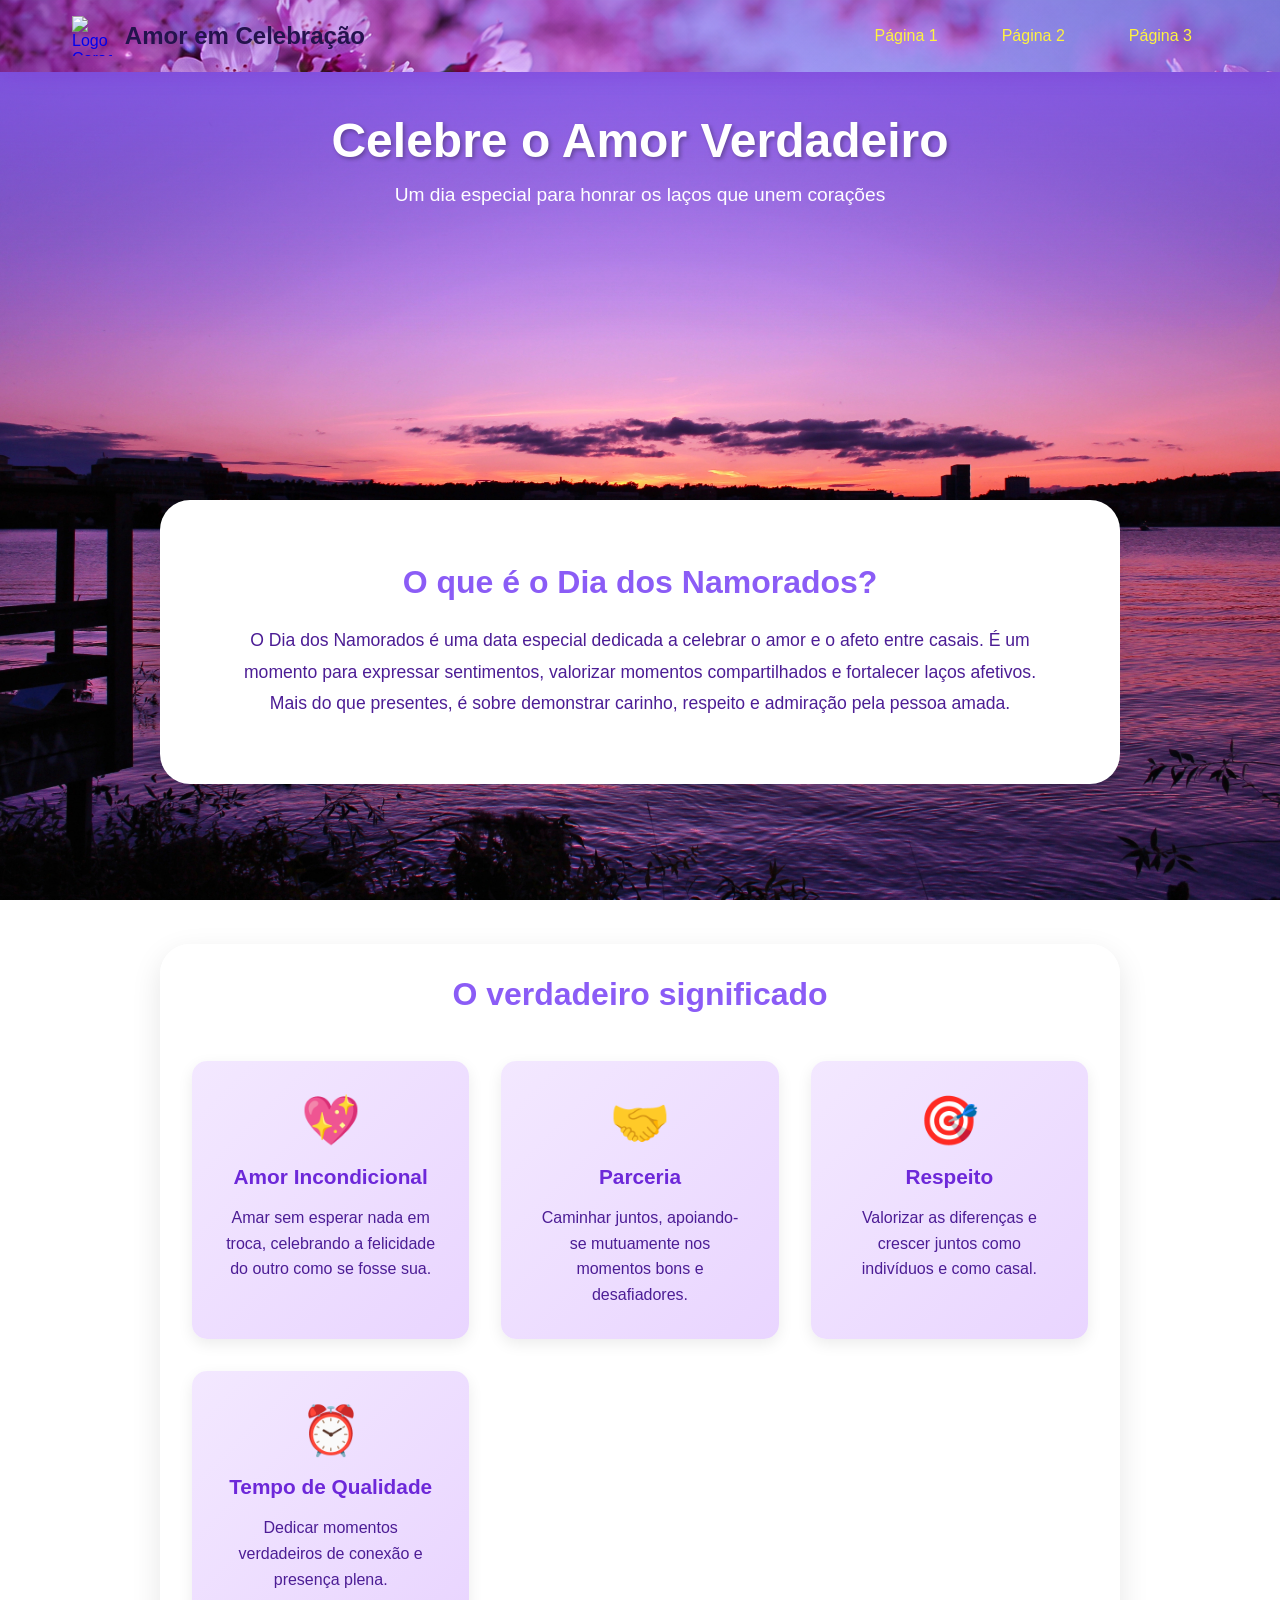
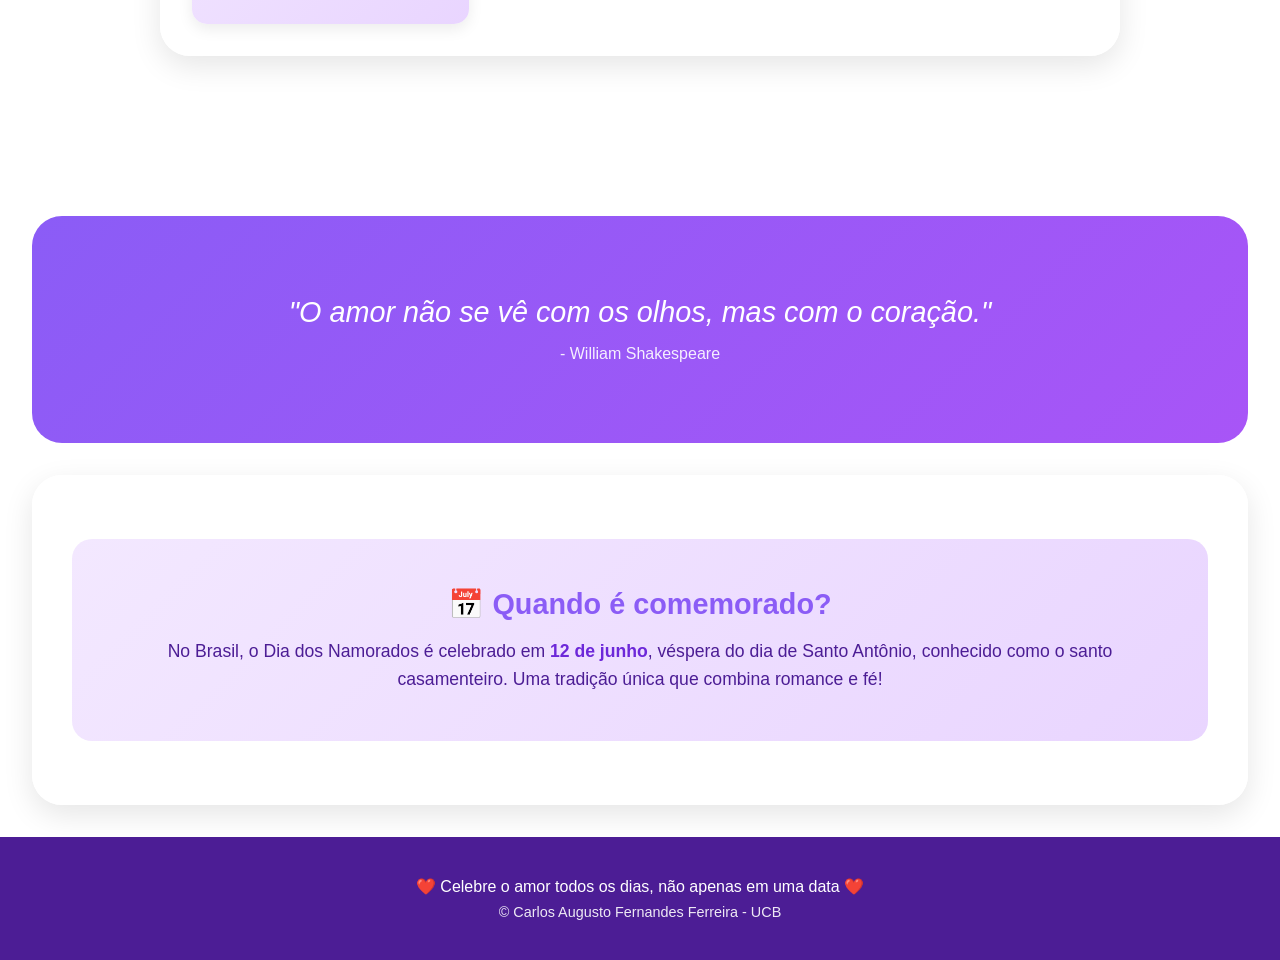
==== index.html @ 07dcaab2 "Add files via upload" ====
<!DOCTYPE html>
<html lang="pt-br">
<head>
    <meta charset="UTF-8">
    <meta name="viewport" content="width=device-width, initial-scale=1.0">
    <title>Dia dos Namorados</title>
    <link rel="stylesheet" href="style.css">
</head>
<body>
    <nav class="navbar">
    <div class="nav-container">
        <a href="index.html" class="logo">
            <img src="https://cdn-icons-png.flaticon.com/512/2589/2589175.png" alt="Logo Coração" class="logo-img">
            <span class="logo-text">Amor em Celebração</span>
        </a>
        <ul class="nav-links">
            <li><a href="index.html">Página 1</a></li>
                <li><a href="pagina2.html">Página 2</a></li>
                <li><a href="pagina3.html">Página 3</a></li>
        </ul>
    </div>
</nav>

    <main>
        <section class="hero">
            <div class="hero-content">
                <h2>Celebre o Amor Verdadeiro</h2>
                <p>Um dia especial para honrar os laços que unem corações</p>
            </div>
        </section>

        <section class="intro">
            <div class="container">
                <div class="intro-text">
                    <h3>O que é o Dia dos Namorados?</h3>
                    <p>O Dia dos Namorados é uma data especial dedicada a celebrar o amor e o afeto entre casais. É um momento para expressar sentimentos, valorizar momentos compartilhados e fortalecer laços afetivos. Mais do que presentes, é sobre demonstrar carinho, respeito e admiração pela pessoa amada.</p>
                </div>
            </div>
        </section>

        <section class="significados">
            <div class="container">
                <h3>O verdadeiro significado</h3>
                <div class="significados-grid">
                    <div class="significado-card">
                        <div class="significado-icon">💖</div>
                        <h4>Amor Incondicional</h4>
                        <p>Amar sem esperar nada em troca, celebrando a felicidade do outro como se fosse sua.</p>
                    </div>
                    <div class="significado-card">
                        <div class="significado-icon">🤝</div>
                        <h4>Parceria</h4>
                        <p>Caminhar juntos, apoiando-se mutuamente nos momentos bons e desafiadores.</p>
                    </div>
                    <div class="significado-card">
                        <div class="significado-icon">🎯</div>
                        <h4>Respeito</h4>
                        <p>Valorizar as diferenças e crescer juntos como indivíduos e como casal.</p>
                    </div>
                    <div class="significado-card">
                        <div class="significado-icon">⏰</div>
                        <h4>Tempo de Qualidade</h4>
                        <p>Dedicar momentos verdadeiros de conexão e presença plena.</p>
                    </div>
                </div>
            </div>
        </section>

        <section class="quote-destaque">
            <div class="container">
                <div class="quote-box">
                    <p>"O amor não se vê com os olhos, mas com o coração."</p>
                    <span>- William Shakespeare</span>
                </div>
            </div>
        </section>

        <section class="date-info">
            <div class="container">
                <div class="date-card">
                    <h3>📅 Quando é comemorado?</h3>
                    <p>No Brasil, o Dia dos Namorados é celebrado em <strong>12 de junho</strong>, véspera do dia de Santo Antônio, conhecido como o santo casamenteiro. Uma tradição única que combina romance e fé!</p>
                </div>
            </div>
        </section>
    </main>

    <footer>
        <div class="footer-content">
            <p>❤️ Celebre o amor todos os dias, não apenas em uma data ❤️</p>
            <p class="footer-note">&copy; Carlos Augusto Fernandes Ferreira - UCB</p>
        </div>
    </footer>
</body>
</html>
---- style.css ----
@import url('https://fonts.googleapis.com/css2?family=Great+Vibes&display=swap');
* {
    margin: 0;
    padding: 0;
    box-sizing: border-box;
}

body {
    font-family: 'Segoe UI', 'Tahoma', 'Geneva', 'Verdana', sans-serif;
    /* IMAGEM DE FUNDO FIXA - Troque a URL abaixo pela sua imagem */
    background-image: url(mar.webp);
    background-attachment: fixed;
    background-position: center;
    background-repeat: no-repeat;
    background-size: cover;
    position: relative;
}

/* Overlay para escurecer o fundo e melhorar legibilidade */
body::before {
    content: '';
    position: fixed;
    top: 0;
    left: 0;
    width: 100%;
    height: 100%;
    z-index: -1;
}

/* Navbar */
.navbar {
    background-image: url(chat3.webp);
    box-shadow: 0 2px 20px rgba(106, 13, 173, 0.2);
    position: fixed;
    width: 100%;
    top: 0;
    z-index: 1000;
    backdrop-filter: blur(10px);
}

.nav-container {
    max-width: 1200px;
    margin: 0 auto;
    padding: 1rem 2rem;
    display: flex;
    justify-content: space-between;
    align-items: center;
}

.logo {
    display: flex;
    align-items: center;
    gap: 0.8rem;
    text-decoration: none;
    transition: all 0.3s ease;
}

.logo:hover {
    transform: scale(1.05);
}

.logo-img {
    width: 40px;
    height: 40px;
    object-fit: contain;
    transition: all 0.3s ease;
}

.logo:hover .logo-img {
    animation: heartbeat 0.6s ease-in-out;
}

.logo-text {
    color: #24134d;
    font-size: 1.5rem;
    font-weight: bold;
    font-family: 'Segoe UI', Tahoma, Geneva, Verdana, sans-serif
}

/* Animação do coração batendo */
@keyframes heartbeat {
    0% {
        transform: scale(1);
    }
    50% {
        transform: scale(1.2);
    }
    100% {
        transform: scale(1);
    }
}

/* Versão responsiva para mobile */
@media (max-width: 768px) {
    .logo-img {
        width: 30px;
        height: 30px;
    }
    
    .logo-text {
        font-size: 1.1rem;
    }
}

.nav-links {
    display: flex;
    list-style: none;
    gap: 2rem;
}

.nav-links a {
    text-decoration: none;
    color: #FFF340;
    font-weight: 500;
    transition: all 0.3s;
    padding: 0.5rem 1rem;
    border-radius: 25px;
}

.nav-links a:hover {
    color: #A855F7;
    background: #F3E8FF;
}

/* Container */
.container {
    max-width: 1200px;
    margin: 0 auto;
    padding: 0 2rem;
}

/* Hero Section */
.hero {
    background: linear-gradient( rgba(139, 92, 246, 0.9), rgba(168, 85, 247, 0.01));
    height: 330px;
    display: flex;
    align-items: center;
    justify-content: center;
    text-align: center;
    margin-top: 10px;
    border-radius: 0 0 80px 0px;
}

.hero-content {
    color: white;
    animation: fadeInUp 1s ease;
}

.hero-content h2 {
    font-size: 3rem;
    margin-bottom: 1rem;
    text-shadow: 2px 2px 4px rgba(0,0,0,0.3);
}

.hero-content p {
    font-size: 1.2rem;
    margin-bottom: 2rem;
}

.btn-primary {
    background: white;
    color: #8B5CF6;
    padding: 1rem 2rem;
    border: none;
    border-radius: 50px;
    font-size: 1.1rem;
    cursor: pointer;
    transition: all 0.3s;
    text-decoration: none;
    display: inline-block;
    font-weight: bold;
    box-shadow: 0 4px 15px rgba(0,0,0,0.2);
}

.btn-primary:hover {
    transform: translateY(-3px);
    box-shadow: 0 6px 20px rgba(0,0,0,0.3);
    background: #F3E8FF;
    color: #6D28D9;
}

/* Intro Section */
.intro {
    padding: 4rem 0;
    background: white;
    border-radius: 30px;
    margin: 10rem;
    box-shadow: 0 10px 30px rgba(0,0,0,0.1);
}

.intro-text {
    text-align: center;
    max-width: 800px;
    margin: 0 auto;
}

.intro-text h3 {
    color: #8B5CF6;
    font-size: 2rem;
    margin-bottom: 1.5rem;
}

.intro-text p {
    font-size: 1.1rem;
    line-height: 1.8;
    color: #4C1D95;
}

/* Significados */
.significados {
    padding: 2rem 0;
    background: rgba(255, 255, 255, 0.95);
    margin: 10rem;
    border-radius: 30px;
    box-shadow: 0 10px 30px rgba(0,0,0,0.1);
}

.significados h3 {
    text-align: center;
    color: #8B5CF6;
    font-size: 2rem;
    margin-bottom: 3rem;
}

.significados-grid {
    display: grid;
    grid-template-columns: repeat(auto-fit, minmax(250px, 1fr));
    gap: 2rem;
}

.significado-card {
    text-align: center;
    padding: 2rem;
    background: linear-gradient(135deg, #F3E8FF, #E9D5FF);
    border-radius: 15px;
    transition: all 0.3s;
    box-shadow: 0 5px 15px rgba(0,0,0,0.08);
}

.significado-card:hover {
    transform: translateY(-5px);
    box-shadow: 0 8px 25px rgba(139, 92, 246, 0.3);
}

.significado-icon {
    font-size: 3rem;
    margin-bottom: 1rem;
}

.significado-card h4 {
    color: #6D28D9;
    margin-bottom: 1rem;
    font-size: 1.3rem;
}

.significado-card p {
    color: #4C1D95;
    line-height: 1.6;
}

/* Quote Destaque */
.quote-destaque {
    padding: 4rem 0;
    background: linear-gradient(135deg, #8B5CF6, #A855F7);
    margin: 2rem;
    border-radius: 30px;
}

.quote-box {
    text-align: center;
    color: white;
    padding: 1rem;
}

.quote-box p {
    font-size: 1.8rem;
    font-style: italic;
    margin-bottom: 1rem;
}

.quote-box span {
    font-size: 1rem;
    opacity: 0.9;
}

/* Date Info */
.date-info {
    padding: 4rem 0;
    background: rgba(255, 255, 255, 0.95);
    margin: 2rem;
    border-radius: 30px;
    box-shadow: 0 10px 30px rgba(0,0,0,0.1);
}

.date-card {
    background: linear-gradient(135deg, #F3E8FF, #E9D5FF);
    padding: 3rem;
    border-radius: 20px;
    text-align: center;
}

.date-card h3 {
    color: #8B5CF6;
    font-size: 1.8rem;
    margin-bottom: 1rem;
}

.date-card p {
    font-size: 1.1rem;
    color: #4C1D95;
    line-height: 1.6;
}

.date-card strong {
    color: #6D28D9;
}

/* Page Header */
.page-header {
    background: linear-gradient(135deg, #8B5CF6, #A855F7);
    color: white;
    text-align: center;
    padding: 100px 0 60px;
    margin-top: 70px;
}

.page-header h2 {
    font-size: 2.5rem;
    margin-bottom: 1rem;
}

/* History Timeline */
.history-content {
    padding: 4rem 0;
}

.history-timeline {
    max-width: 800px;
    margin: 0 auto 4rem;
    background: rgba(255, 255, 255, 0.95);
    padding: 2rem;
    border-radius: 30px;
    box-shadow: 0 10px 30px rgba(0,0,0,0.1);
}

.timeline-item {
    display: flex;
    margin-bottom: 3rem;
    gap: 2rem;
}

.timeline-year {
    min-width: 150px;
    font-weight: bold;
    color: #8B5CF6;
    font-size: 1.2rem;
}

.timeline-text h3 {
    color: #6D28D9;
    margin-bottom: 0.5rem;
}

.timeline-text p {
    color: #4C1D95;
    line-height: 1.6;
}

/* Curiosidades */
.curiosidades {
    background: rgba(255, 255, 255, 0.95);
    padding: 3rem;
    border-radius: 30px;
    margin-top: 3rem;
    box-shadow: 0 10px 30px rgba(0,0,0,0.1);
}

.curiosidades h3 {
    text-align: center;
    color: #8B5CF6;
    font-size: 1.8rem;
    margin-bottom: 2rem;
}

.curiosidades-grid {
    display: grid;
    grid-template-columns: repeat(auto-fit, minmax(300px, 1fr));
    gap: 2rem;
}

.curiosidade {
    background: linear-gradient(135deg, #F3E8FF, #E9D5FF);
    padding: 1.5rem;
    border-radius: 15px;
}

.curiosidade h4 {
    color: #6D28D9;
    margin-bottom: 1rem;
}

.curiosidade p {
    color: #4C1D95;
}

/* Ideias Grid */
.ideias {
    padding: 4rem 0;
}

.ideias-grid {
    display: grid;
    grid-template-columns: repeat(auto-fit, minmax(300px, 1fr));
    gap: 2rem;
}

.ideia-card {
    background: rgba(255, 255, 255, 0.95);
    padding: 2rem;
    border-radius: 15px;
    text-align: center;
    transition: all 0.3s;
    box-shadow: 0 5px 15px rgba(0,0,0,0.1);
}

.ideia-card:hover {
    transform: translateY(-5px);
    box-shadow: 0 8px 25px rgba(139, 92, 246, 0.3);
    background: white;
}

.ideia-icon {
    font-size: 3rem;
    margin-bottom: 1rem;
}

.ideia-card h3 {
    color: #8B5CF6;
    margin-bottom: 1rem;
}

.ideia-card p {
    color: #4C1D95;
    line-height: 1.6;
}

/* Mensagens Românticas */
.mensagens-romanticas {
    padding: 4rem 0;
    background: rgba(255, 255, 255, 0.95);
    margin: 2rem;
    border-radius: 30px;
    box-shadow: 0 10px 30px rgba(0,0,0,0.1);
}

.mensagens-romanticas h3 {
    text-align: center;
    color: #8B5CF6;
    font-size: 2rem;
    margin-bottom: 3rem;
}

.mensagens-grid {
    display: grid;
    grid-template-columns: repeat(auto-fit, minmax(350px, 1fr));
    gap: 1.5rem;
}

.mensagem {
    background: linear-gradient(135deg, #F3E8FF, #E9D5FF);
    padding: 1.5rem;
    border-radius: 15px;
    border-left: 4px solid #8B5CF6;
    transition: all 0.3s;
}

.mensagem:hover {
    transform: translateX(5px);
}

.mensagem p {
    font-size: 1rem;
    line-height: 1.6;
    color: #4C1D95;
    font-style: italic;
}

/* Dicas */
.dicas {
    padding: 4rem 0;
}

.dicas-box {
    background: linear-gradient(135deg, #8B5CF6, #A855F7);
    padding: 3rem;
    border-radius: 30px;
    text-align: center;
    color: white;
    margin: 2rem;
    box-shadow: 0 10px 30px rgba(0,0,0,0.2);
}

.dicas-box h3 {
    font-size: 1.8rem;
    margin-bottom: 1rem;
}

.dicas-box p {
    font-size: 1.1rem;
    line-height: 1.6;
    max-width: 600px;
    margin: 0 auto 1.5rem;
}

.heart-decor {
    font-size: 2rem;
    animation: heartbeat 1.5s infinite;
}

/* Footer */
footer {
    background: #4C1D95;
    color: white;
    padding: 2rem;
    text-align: center;
    margin-top: 2rem;
}

.footer-content p {
    margin: 0.5rem 0;
}

.footer-note {
    font-size: 0.9rem;
    opacity: 0.9;
}

/* Animações */
@keyframes fadeInUp {
    from {
        opacity: 0;
        transform: translateY(30px);
    }
    to {
        opacity: 1;
        transform: translateY(0);
    }
}

@keyframes heartbeat {
    0%, 100% {
        transform: scale(1);
    }
    50% {
        transform: scale(1.1);
    }
}

/* Responsividade */
@media (max-width: 768px) {
    .nav-container {
        flex-direction: column;
        gap: 1rem;
    }
    
    .hero-content h2 {
        font-size: 2rem;
    }
    
    .timeline-item {
        flex-direction: column;
        gap: 0.5rem;
    }
    
    .timeline-year {
        min-width: auto;
    }
    
    .quote-box p {
        font-size: 1.2rem;
    }
    
    .significados-grid,
    .ideias-grid,
    .mensagens-grid,
    .curiosidades-grid {
        grid-template-columns: 1fr;
    }
    
    .container {
        padding: 0 1rem;
    }
    
    .date-card {
        padding: 1.5rem;
    }
    
    .intro,
    .significados,
    .quote-destaque,
    .date-info,
    .mensagens-romanticas,
    .dicas-box {
        margin: 1rem;
    }
}
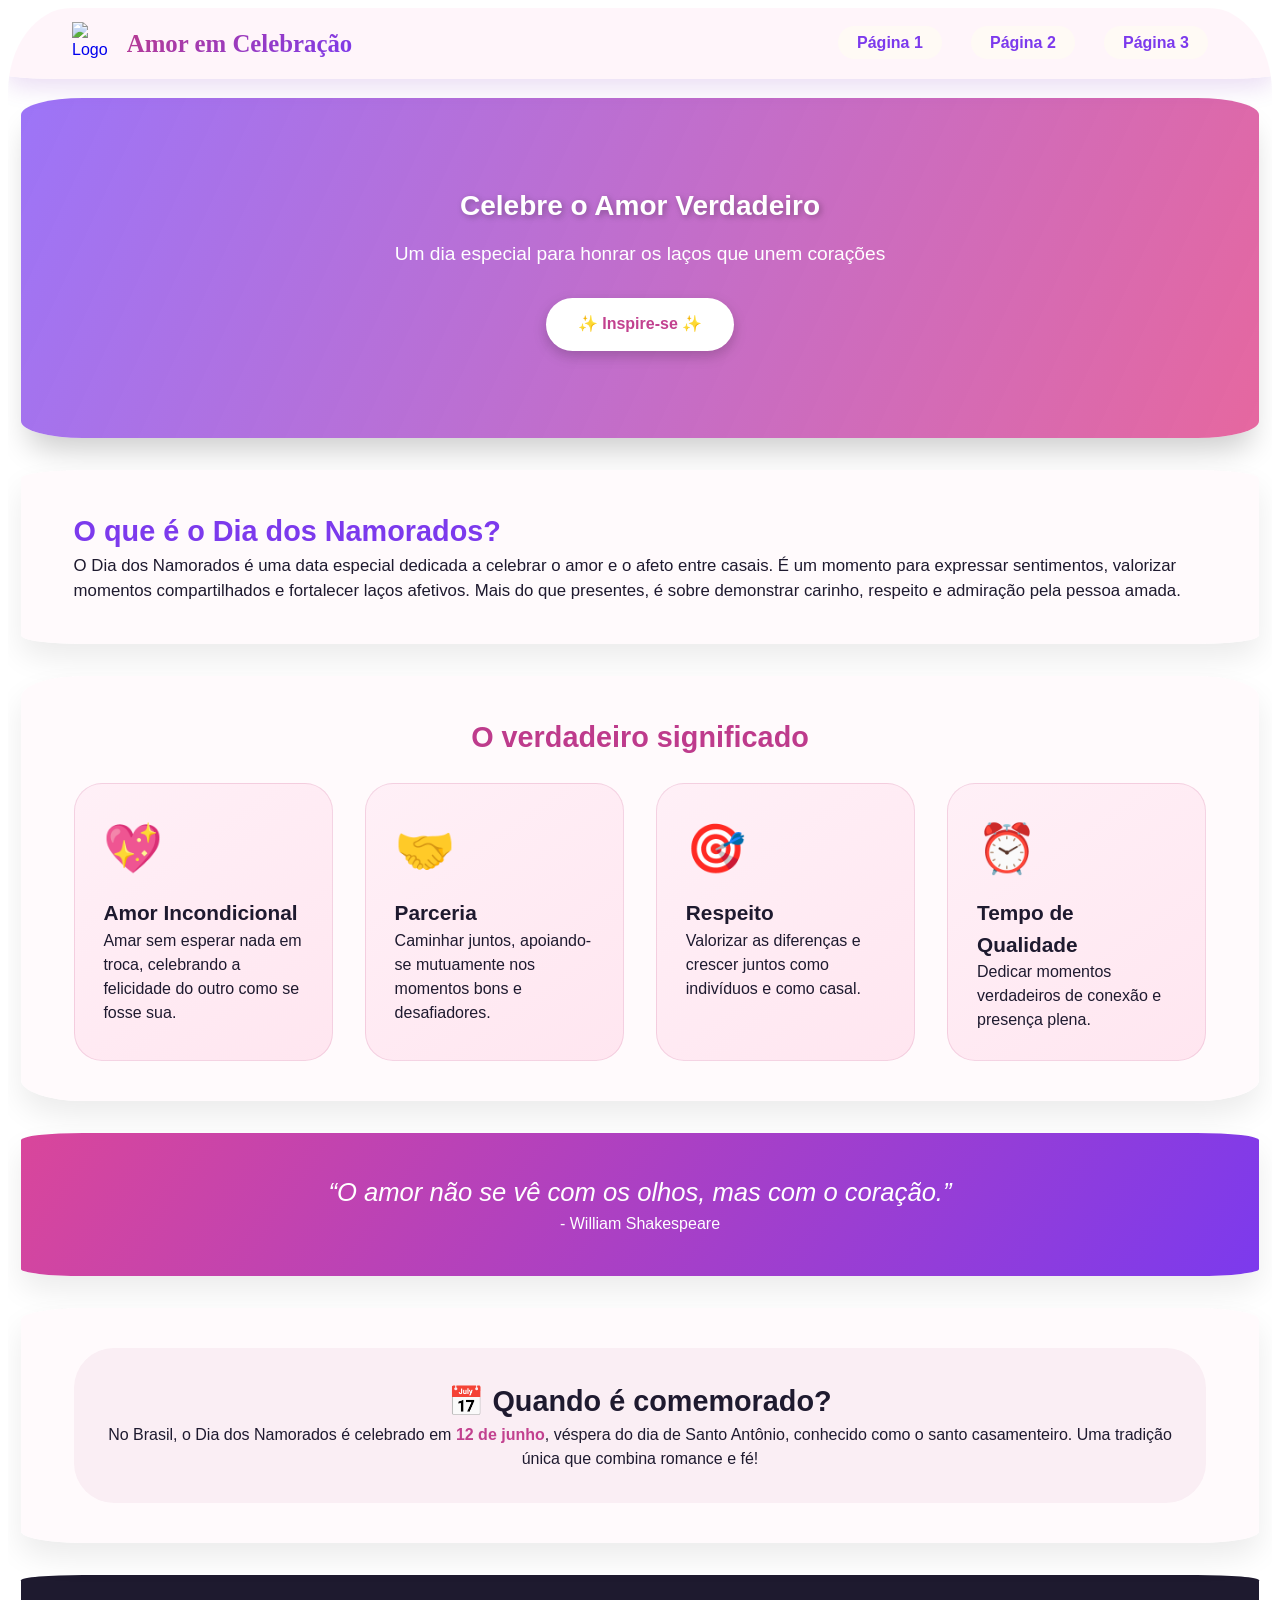
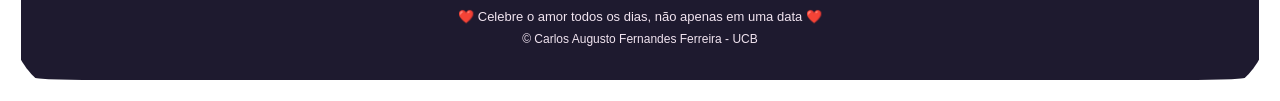
==== commit b864e6c3: "Update index.html" ====
--- a/index.html
+++ b/index.html
@@ -2,94 +2,86 @@
 <html lang="pt-br">
 <head>
     <meta charset="UTF-8">
-    <meta name="viewport" content="width=device-width, initial-scale=1.0">
-    <title>Dia dos Namorados</title>
+    <meta name="viewport" content="width=device-width, initial-scale=1.0, user-scalable=yes">
+    <title>Amor em Celebração | Dia dos Namorados</title>
     <link rel="stylesheet" href="style.css">
 </head>
 <body>
-    <nav class="navbar">
-    <div class="nav-container">
-        <a href="index.html" class="logo">
-            <img src="https://cdn-icons-png.flaticon.com/512/2589/2589175.png" alt="Logo Coração" class="logo-img">
-            <span class="logo-text">Amor em Celebração</span>
-        </a>
-        <ul class="nav-links">
-            <li><a href="index.html">Página 1</a></li>
-                <li><a href="pagina2.html">Página 2</a></li>
-                <li><a href="pagina3.html">Página 3</a></li>
-        </ul>
-    </div>
-</nav>
+<div class="page-wrapper">
+    <div class="bordered-content">
+        <!-- NAVBAR -->
+        <nav class="navbar">
+            <div class="nav-container">
+                <a href="index.html" class="logo">
+                    <img src="https://cdn-icons-png.flaticon.com/512/2589/2589175.png" alt="Logo Coração" class="logo-img">
+                    <span class="logo-text">Amor em Celebração</span>
+                </a>
+                <ul class="nav-links">
+                    <li><a href="index.html">Página 1</a></li>
+                    <li><a href="pagina2.html">Página 2</a></li>
+                    <li><a href="pagina3.html">Página 3</a></li>
+                </ul>
+            </div>
+        </nav>
 
-    <main>
-        <section class="hero">
-            <div class="hero-content">
-                <h2>Celebre o Amor Verdadeiro</h2>
-                <p>Um dia especial para honrar os laços que unem corações</p>
-            </div>
-        </section>
+        <main id="main-index">
+            <section class="hero">
+                <div class="hero-content">
+                    <h2>Celebre o Amor Verdadeiro</h2>
+                    <p>Um dia especial para honrar os laços que unem corações</p>
+                    <a href="pagina3.html" class="btn-primary">✨ Inspire-se ✨</a>
+                </div>
+            </section>
 
-        <section class="intro">
-            <div class="container">
-                <div class="intro-text">
-                    <h3>O que é o Dia dos Namorados?</h3>
-                    <p>O Dia dos Namorados é uma data especial dedicada a celebrar o amor e o afeto entre casais. É um momento para expressar sentimentos, valorizar momentos compartilhados e fortalecer laços afetivos. Mais do que presentes, é sobre demonstrar carinho, respeito e admiração pela pessoa amada.</p>
-                </div>
-            </div>
-        </section>
-
-        <section class="significados">
-            <div class="container">
-                <h3>O verdadeiro significado</h3>
-                <div class="significados-grid">
-                    <div class="significado-card">
-                        <div class="significado-icon">💖</div>
-                        <h4>Amor Incondicional</h4>
-                        <p>Amar sem esperar nada em troca, celebrando a felicidade do outro como se fosse sua.</p>
-                    </div>
-                    <div class="significado-card">
-                        <div class="significado-icon">🤝</div>
-                        <h4>Parceria</h4>
-                        <p>Caminhar juntos, apoiando-se mutuamente nos momentos bons e desafiadores.</p>
-                    </div>
-                    <div class="significado-card">
-                        <div class="significado-icon">🎯</div>
-                        <h4>Respeito</h4>
-                        <p>Valorizar as diferenças e crescer juntos como indivíduos e como casal.</p>
-                    </div>
-                    <div class="significado-card">
-                        <div class="significado-icon">⏰</div>
-                        <h4>Tempo de Qualidade</h4>
-                        <p>Dedicar momentos verdadeiros de conexão e presença plena.</p>
+            <section class="intro">
+                <div class="container">
+                    <div class="intro-text">
+                        <h3 style="color:#7c3aed;">O que é o Dia dos Namorados?</h3>
+                        <p style="font-size:1.05rem;">O Dia dos Namorados é uma data especial dedicada a celebrar o amor e o afeto entre casais. É um momento para expressar sentimentos, valorizar momentos compartilhados e fortalecer laços afetivos. Mais do que presentes, é sobre demonstrar carinho, respeito e admiração pela pessoa amada.</p>
                     </div>
                 </div>
+            </section>
+
+            <section class="significados">
+                <div class="container">
+                    <h3 style="text-align:center; color:#be3b8c;">O verdadeiro significado</h3>
+                    <div class="significados-grid">
+                        <div class="significado-card"><div class="significado-icon">💖</div><h4>Amor Incondicional</h4><p>Amar sem esperar nada em troca, celebrando a felicidade do outro como se fosse sua.</p></div>
+                        <div class="significado-card"><div class="significado-icon">🤝</div><h4>Parceria</h4><p>Caminhar juntos, apoiando-se mutuamente nos momentos bons e desafiadores.</p></div>
+                        <div class="significado-card"><div class="significado-icon">🎯</div><h4>Respeito</h4><p>Valorizar as diferenças e crescer juntos como indivíduos e como casal.</p></div>
+                        <div class="significado-card"><div class="significado-icon">⏰</div><h4>Tempo de Qualidade</h4><p>Dedicar momentos verdadeiros de conexão e presença plena.</p></div>
+                    </div>
+                </div>
+            </section>
+
+            <section class="quote-destaque">
+                <div class="container">
+                    <div class="quote-box" style="text-align:center">
+                        <p>“O amor não se vê com os olhos, mas com o coração.”</p>
+                        <span>- William Shakespeare</span>
+                    </div>
+                </div>
+            </section>
+
+            <section class="date-info">
+                <div class="container">
+                    <div class="date-card">
+                        <h3>📅 Quando é comemorado?</h3>
+                        <p>No Brasil, o Dia dos Namorados é celebrado em <strong>12 de junho</strong>, véspera do dia de Santo Antônio, conhecido como o santo casamenteiro. Uma tradição única que combina romance e fé!</p>
+                    </div>
+                </div>
+            </section>
+        </main>
+
+        <footer>
+            <div class="footer-content">
+                <p>❤️ Celebre o amor todos os dias, não apenas em uma data ❤️</p>
+                <p class="footer-note">&copy; Carlos Augusto Fernandes Ferreira - UCB</p>
             </div>
-        </section>
+        </footer>
+    </div>
+</div>
 
-        <section class="quote-destaque">
-            <div class="container">
-                <div class="quote-box">
-                    <p>"O amor não se vê com os olhos, mas com o coração."</p>
-                    <span>- William Shakespeare</span>
-                </div>
-            </div>
-        </section>
-
-        <section class="date-info">
-            <div class="container">
-                <div class="date-card">
-                    <h3>📅 Quando é comemorado?</h3>
-                    <p>No Brasil, o Dia dos Namorados é celebrado em <strong>12 de junho</strong>, véspera do dia de Santo Antônio, conhecido como o santo casamenteiro. Uma tradição única que combina romance e fé!</p>
-                </div>
-            </div>
-        </section>
-    </main>
-
-    <footer>
-        <div class="footer-content">
-            <p>❤️ Celebre o amor todos os dias, não apenas em uma data ❤️</p>
-            <p class="footer-note">&copy; Carlos Augusto Fernandes Ferreira - UCB</p>
-        </div>
-    </footer>
+<script src="script.js"></script>
 </body>
-</html>+</html>
--- a/style.css
+++ b/style.css
@@ -1,4 +1,5 @@
 @import url('https://fonts.googleapis.com/css2?family=Great+Vibes&display=swap');
+
 * {
     margin: 0;
     padding: 0;
@@ -7,16 +8,17 @@
 
 body {
     font-family: 'Segoe UI', 'Tahoma', 'Geneva', 'Verdana', sans-serif;
-    /* IMAGEM DE FUNDO FIXA - Troque a URL abaixo pela sua imagem */
-    background-image: url(mar.webp);
+    background-image: url('/IMG/mar.jpg');
     background-attachment: fixed;
     background-position: center;
     background-repeat: no-repeat;
     background-size: cover;
     position: relative;
-}
-
-/* Overlay para escurecer o fundo e melhorar legibilidade */
+    font-size: 16px;
+    line-height: 1.5;
+    color: #1e1a2f;
+}
+
 body::before {
     content: '';
     position: fixed;
@@ -27,24 +29,52 @@
     z-index: -1;
 }
 
-/* Navbar */
+.page-wrapper {
+    max-width: 1400px;
+    margin: 0 auto;
+    background: transparent;
+    padding: 0.5rem;
+}
+
+.bordered-content {
+    border-radius: 5%;
+    overflow: hidden;
+}
+
+.navbar,
+.hero,
+.intro,
+.significados,
+.quote-destaque,
+.date-info,
+.history-timeline,
+.curiosidades,
+.ideias,
+.mensagens-romanticas,
+.dicas-box,
+footer {
+    border-radius: 5%;
+}
+
 .navbar {
-    background-image: url(chat3.webp);
-    box-shadow: 0 2px 20px rgba(106, 13, 173, 0.2);
-    position: fixed;
-    width: 100%;
+    background: rgba(255, 245, 250, 0.95);
+    backdrop-filter: blur(12px);
+    box-shadow: 0 8px 25px rgba(106, 13, 173, 0.15);
+    position: sticky;
     top: 0;
     z-index: 1000;
-    backdrop-filter: blur(10px);
+    margin-bottom: 1.2rem;
+    transition: all 0.3s;
 }
 
 .nav-container {
     max-width: 1200px;
     margin: 0 auto;
-    padding: 1rem 2rem;
+    padding: 0.9rem 2rem;
     display: flex;
     justify-content: space-between;
     align-items: center;
+    flex-wrap: wrap;
 }
 
 .logo {
@@ -52,495 +82,240 @@
     align-items: center;
     gap: 0.8rem;
     text-decoration: none;
-    transition: all 0.3s ease;
+    transition: transform 0.2s;
 }
 
 .logo:hover {
-    transform: scale(1.05);
+    transform: scale(1.02);
 }
 
 .logo-img {
-    width: 40px;
-    height: 40px;
+    width: 42px;
+    height: 42px;
     object-fit: contain;
-    transition: all 0.3s ease;
-}
-
-.logo:hover .logo-img {
-    animation: heartbeat 0.6s ease-in-out;
+    transition: all 0.2s;
 }
 
 .logo-text {
-    color: #24134d;
-    font-size: 1.5rem;
+    font-size: 1.55rem;
     font-weight: bold;
-    font-family: 'Segoe UI', Tahoma, Geneva, Verdana, sans-serif
-}
-
-/* Animação do coração batendo */
-@keyframes heartbeat {
-    0% {
-        transform: scale(1);
-    }
-    50% {
-        transform: scale(1.2);
-    }
-    100% {
-        transform: scale(1);
-    }
-}
-
-/* Versão responsiva para mobile */
-@media (max-width: 768px) {
-    .logo-img {
-        width: 30px;
-        height: 30px;
-    }
-    
-    .logo-text {
-        font-size: 1.1rem;
-    }
+    background: linear-gradient(135deg, #b93b8f, #7c3aed);
+    background-clip: text;
+    -webkit-background-clip: text;
+    color: transparent;
+    font-family: 'Segoe UI', 'Great Vibes', cursive;
 }
 
 .nav-links {
     display: flex;
     list-style: none;
-    gap: 2rem;
+    gap: 1.8rem;
 }
 
 .nav-links a {
     text-decoration: none;
-    color: #FFF340;
-    font-weight: 500;
-    transition: all 0.3s;
-    padding: 0.5rem 1rem;
-    border-radius: 25px;
+    font-weight: 600;
+    color: #7c3aed;
+    padding: 0.5rem 1.2rem;
+    border-radius: 40px;
+    transition: all 0.25s;
+    background: rgba(255, 255, 240, 0.5);
 }
 
 .nav-links a:hover {
-    color: #A855F7;
-    background: #F3E8FF;
-}
-
-/* Container */
+    background: #f3e8ff;
+    color: #a21caf;
+    transform: translateY(-2px);
+    box-shadow: 0 4px 10px rgba(0, 0, 0, 0.05);
+}
+
 .container {
     max-width: 1200px;
     margin: 0 auto;
-    padding: 0 2rem;
-}
-
-/* Hero Section */
+    padding: 0 1.8rem;
+}
+
+h1 {
+    font-size: 38px;
+    font-weight: 800;
+    letter-spacing: -0.5px;
+}
+
+h2 {
+    font-size: 26px;
+    font-weight: 700;
+}
+
+h3 {
+    font-size: 1.8rem;
+    font-weight: 600;
+}
+
+h4 {
+    font-size: 1.3rem;
+}
+
+footer {
+    font-size: 13px;
+}
+
+.footer-note {
+    font-size: 12px;
+}
+
 .hero {
-    background: linear-gradient( rgba(139, 92, 246, 0.9), rgba(168, 85, 247, 0.01));
-    height: 330px;
+    background: linear-gradient(115deg, rgba(139, 92, 246, 0.85), rgba(219, 39, 119, 0.7));
+    min-height: 340px;
     display: flex;
     align-items: center;
     justify-content: center;
     text-align: center;
-    margin-top: 10px;
-    border-radius: 0 0 80px 0px;
+    margin: 0.8rem 0.8rem 1.8rem 0.8rem;
+    box-shadow: 0 20px 30px -8px rgba(0, 0, 0, 0.2);
+    backdrop-filter: blur(2px);
 }
 
 .hero-content {
     color: white;
-    animation: fadeInUp 1s ease;
+    animation: fadeInUp 0.9s ease;
+    padding: 1rem;
 }
 
 .hero-content h2 {
-    font-size: 3rem;
-    margin-bottom: 1rem;
-    text-shadow: 2px 2px 4px rgba(0,0,0,0.3);
+    font-size: 28px;
+    margin-bottom: 0.8rem;
+    text-shadow: 2px 2px 6px rgba(0, 0, 0, 0.3);
 }
 
 .hero-content p {
     font-size: 1.2rem;
-    margin-bottom: 2rem;
+    margin-bottom: 1.8rem;
 }
 
 .btn-primary {
     background: white;
-    color: #8B5CF6;
-    padding: 1rem 2rem;
-    border: none;
-    border-radius: 50px;
-    font-size: 1.1rem;
-    cursor: pointer;
-    transition: all 0.3s;
+    color: #c2418f;
+    padding: 0.9rem 2rem;
+    border-radius: 60px;
+    font-weight: bold;
+    transition: all 0.2s;
+    display: inline-block;
     text-decoration: none;
-    display: inline-block;
-    font-weight: bold;
-    box-shadow: 0 4px 15px rgba(0,0,0,0.2);
+    box-shadow: 0 5px 14px rgba(0, 0, 0, 0.2);
 }
 
 .btn-primary:hover {
+    background: #fdf2f8;
     transform: translateY(-3px);
-    box-shadow: 0 6px 20px rgba(0,0,0,0.3);
-    background: #F3E8FF;
-    color: #6D28D9;
-}
-
-/* Intro Section */
-.intro {
-    padding: 4rem 0;
-    background: white;
-    border-radius: 30px;
-    margin: 10rem;
-    box-shadow: 0 10px 30px rgba(0,0,0,0.1);
-}
-
-.intro-text {
-    text-align: center;
-    max-width: 800px;
-    margin: 0 auto;
-}
-
-.intro-text h3 {
-    color: #8B5CF6;
-    font-size: 2rem;
-    margin-bottom: 1.5rem;
-}
-
-.intro-text p {
-    font-size: 1.1rem;
-    line-height: 1.8;
-    color: #4C1D95;
-}
-
-/* Significados */
-.significados {
-    padding: 2rem 0;
-    background: rgba(255, 255, 255, 0.95);
-    margin: 10rem;
-    border-radius: 30px;
-    box-shadow: 0 10px 30px rgba(0,0,0,0.1);
-}
-
-.significados h3 {
-    text-align: center;
-    color: #8B5CF6;
-    font-size: 2rem;
-    margin-bottom: 3rem;
-}
-
-.significados-grid {
-    display: grid;
-    grid-template-columns: repeat(auto-fit, minmax(250px, 1fr));
-    gap: 2rem;
-}
-
-.significado-card {
-    text-align: center;
-    padding: 2rem;
-    background: linear-gradient(135deg, #F3E8FF, #E9D5FF);
-    border-radius: 15px;
-    transition: all 0.3s;
-    box-shadow: 0 5px 15px rgba(0,0,0,0.08);
-}
-
-.significado-card:hover {
-    transform: translateY(-5px);
-    box-shadow: 0 8px 25px rgba(139, 92, 246, 0.3);
-}
-
-.significado-icon {
-    font-size: 3rem;
-    margin-bottom: 1rem;
-}
-
-.significado-card h4 {
-    color: #6D28D9;
-    margin-bottom: 1rem;
-    font-size: 1.3rem;
-}
-
-.significado-card p {
-    color: #4C1D95;
-    line-height: 1.6;
-}
-
-/* Quote Destaque */
-.quote-destaque {
-    padding: 4rem 0;
-    background: linear-gradient(135deg, #8B5CF6, #A855F7);
-    margin: 2rem;
-    border-radius: 30px;
-}
-
-.quote-box {
-    text-align: center;
-    color: white;
-    padding: 1rem;
-}
-
-.quote-box p {
-    font-size: 1.8rem;
-    font-style: italic;
-    margin-bottom: 1rem;
-}
-
-.quote-box span {
-    font-size: 1rem;
-    opacity: 0.9;
-}
-
-/* Date Info */
-.date-info {
-    padding: 4rem 0;
-    background: rgba(255, 255, 255, 0.95);
-    margin: 2rem;
-    border-radius: 30px;
-    box-shadow: 0 10px 30px rgba(0,0,0,0.1);
-}
-
-.date-card {
-    background: linear-gradient(135deg, #F3E8FF, #E9D5FF);
-    padding: 3rem;
-    border-radius: 20px;
-    text-align: center;
-}
-
-.date-card h3 {
-    color: #8B5CF6;
-    font-size: 1.8rem;
-    margin-bottom: 1rem;
-}
-
-.date-card p {
-    font-size: 1.1rem;
-    color: #4C1D95;
-    line-height: 1.6;
-}
-
-.date-card strong {
-    color: #6D28D9;
-}
-
-/* Page Header */
-.page-header {
-    background: linear-gradient(135deg, #8B5CF6, #A855F7);
-    color: white;
-    text-align: center;
-    padding: 100px 0 60px;
-    margin-top: 70px;
-}
-
-.page-header h2 {
-    font-size: 2.5rem;
-    margin-bottom: 1rem;
-}
-
-/* History Timeline */
-.history-content {
-    padding: 4rem 0;
-}
-
-.history-timeline {
-    max-width: 800px;
-    margin: 0 auto 4rem;
-    background: rgba(255, 255, 255, 0.95);
-    padding: 2rem;
-    border-radius: 30px;
-    box-shadow: 0 10px 30px rgba(0,0,0,0.1);
-}
-
-.timeline-item {
-    display: flex;
-    margin-bottom: 3rem;
-    gap: 2rem;
-}
-
-.timeline-year {
-    min-width: 150px;
-    font-weight: bold;
-    color: #8B5CF6;
-    font-size: 1.2rem;
-}
-
-.timeline-text h3 {
-    color: #6D28D9;
-    margin-bottom: 0.5rem;
-}
-
-.timeline-text p {
-    color: #4C1D95;
-    line-height: 1.6;
-}
-
-/* Curiosidades */
-.curiosidades {
-    background: rgba(255, 255, 255, 0.95);
-    padding: 3rem;
-    border-radius: 30px;
-    margin-top: 3rem;
-    box-shadow: 0 10px 30px rgba(0,0,0,0.1);
-}
-
-.curiosidades h3 {
-    text-align: center;
-    color: #8B5CF6;
-    font-size: 1.8rem;
-    margin-bottom: 2rem;
-}
-
+    color: #7c3aed;
+}
+
+.intro,
+.significados,
+.quote-destaque,
+.date-info,
+.history-timeline,
+.curiosidades,
+.ideias,
+.mensagens-romanticas {
+    background: rgba(255, 250, 252, 0.94);
+    backdrop-filter: blur(2px);
+    margin: 2rem 0.8rem;
+    padding: 2.5rem 1.5rem;
+    border-radius: 5%;
+    box-shadow: 0 15px 30px rgba(0, 0, 0, 0.08);
+    transition: all 0.2s;
+}
+
+.significados-grid,
+.ideias-grid,
+.mensagens-grid,
 .curiosidades-grid {
     display: grid;
-    grid-template-columns: repeat(auto-fit, minmax(300px, 1fr));
+    grid-template-columns: repeat(auto-fit, minmax(240px, 1fr));
     gap: 2rem;
-}
-
+    margin-top: 1.5rem;
+}
+
+.significado-card,
+.ideia-card,
+.mensagem,
 .curiosidade {
-    background: linear-gradient(135deg, #F3E8FF, #E9D5FF);
-    padding: 1.5rem;
-    border-radius: 15px;
-}
-
-.curiosidade h4 {
-    color: #6D28D9;
-    margin-bottom: 1rem;
-}
-
-.curiosidade p {
-    color: #4C1D95;
-}
-
-/* Ideias Grid */
-.ideias {
-    padding: 4rem 0;
-}
-
-.ideias-grid {
-    display: grid;
-    grid-template-columns: repeat(auto-fit, minmax(300px, 1fr));
-    gap: 2rem;
-}
-
-.ideia-card {
-    background: rgba(255, 255, 255, 0.95);
-    padding: 2rem;
-    border-radius: 15px;
-    text-align: center;
-    transition: all 0.3s;
-    box-shadow: 0 5px 15px rgba(0,0,0,0.1);
-}
-
+    background: linear-gradient(145deg, #fff0f7, #ffe6f0);
+    padding: 1.8rem;
+    border-radius: 28px;
+    transition: all 0.25s;
+    border: 1px solid rgba(200, 100, 150, 0.2);
+}
+
+.significado-card:hover,
 .ideia-card:hover {
-    transform: translateY(-5px);
-    box-shadow: 0 8px 25px rgba(139, 92, 246, 0.3);
-    background: white;
-}
-
+    transform: translateY(-6px);
+    box-shadow: 0 20px 25px -12px rgba(124, 58, 237, 0.35);
+}
+
+.significado-icon,
 .ideia-icon {
     font-size: 3rem;
-    margin-bottom: 1rem;
-}
-
-.ideia-card h3 {
-    color: #8B5CF6;
-    margin-bottom: 1rem;
-}
-
-.ideia-card p {
-    color: #4C1D95;
-    line-height: 1.6;
-}
-
-/* Mensagens Românticas */
-.mensagens-romanticas {
-    padding: 4rem 0;
-    background: rgba(255, 255, 255, 0.95);
-    margin: 2rem;
-    border-radius: 30px;
-    box-shadow: 0 10px 30px rgba(0,0,0,0.1);
-}
-
-.mensagens-romanticas h3 {
+    margin-bottom: 0.8rem;
+}
+
+.quote-destaque {
+    background: linear-gradient(125deg, #d9469b, #7c3aed);
+    color: white;
+}
+
+.quote-box p {
+    font-size: 1.6rem;
+    font-style: italic;
+    font-weight: 500;
+}
+
+.date-card {
+    background: #faeef4;
+    padding: 2rem;
+    border-radius: 40px;
     text-align: center;
-    color: #8B5CF6;
-    font-size: 2rem;
-    margin-bottom: 3rem;
-}
-
-.mensagens-grid {
-    display: grid;
-    grid-template-columns: repeat(auto-fit, minmax(350px, 1fr));
-    gap: 1.5rem;
-}
-
-.mensagem {
-    background: linear-gradient(135deg, #F3E8FF, #E9D5FF);
-    padding: 1.5rem;
-    border-radius: 15px;
-    border-left: 4px solid #8B5CF6;
-    transition: all 0.3s;
-}
-
-.mensagem:hover {
-    transform: translateX(5px);
-}
-
-.mensagem p {
-    font-size: 1rem;
-    line-height: 1.6;
-    color: #4C1D95;
-    font-style: italic;
-}
-
-/* Dicas */
-.dicas {
-    padding: 4rem 0;
-}
-
-.dicas-box {
-    background: linear-gradient(135deg, #8B5CF6, #A855F7);
-    padding: 3rem;
-    border-radius: 30px;
+}
+
+.timeline-item {
+    display: flex;
+    gap: 1.8rem;
+    margin-bottom: 2rem;
+    flex-wrap: wrap;
+}
+
+.timeline-year {
+    font-weight: 800;
+    color: #be3b8c;
+    font-size: 1.3rem;
+    min-width: 130px;
+}
+
+.timeline-text h3 {
+    color: #592ea6;
+    margin-bottom: 0.3rem;
+}
+
+
+footer {
+    background: #1e1a2f;
+    color: #f1e4f0;
     text-align: center;
-    color: white;
-    margin: 2rem;
-    box-shadow: 0 10px 30px rgba(0,0,0,0.2);
-}
-
-.dicas-box h3 {
-    font-size: 1.8rem;
-    margin-bottom: 1rem;
-}
-
-.dicas-box p {
-    font-size: 1.1rem;
-    line-height: 1.6;
-    max-width: 600px;
-    margin: 0 auto 1.5rem;
-}
-
-.heart-decor {
-    font-size: 2rem;
-    animation: heartbeat 1.5s infinite;
-}
-
-/* Footer */
-footer {
-    background: #4C1D95;
-    color: white;
-    padding: 2rem;
-    text-align: center;
-    margin-top: 2rem;
+    padding: 1.8rem;
+    margin: 2rem 0.8rem 0.8rem 0.8rem;
 }
 
 .footer-content p {
-    margin: 0.5rem 0;
-}
-
-.footer-note {
-    font-size: 0.9rem;
-    opacity: 0.9;
-}
-
-/* Animações */
+    margin: 0.2rem 0;
+}
+
 @keyframes fadeInUp {
     from {
         opacity: 0;
         transform: translateY(30px);
     }
+
     to {
         opacity: 1;
         transform: translateY(0);
@@ -548,59 +323,76 @@
 }
 
 @keyframes heartbeat {
-    0%, 100% {
+    0% {
         transform: scale(1);
     }
+
     50% {
-        transform: scale(1.1);
-    }
-}
-
-/* Responsividade */
-@media (max-width: 768px) {
+        transform: scale(1.08);
+    }
+
+    100% {
+        transform: scale(1);
+    }
+}
+
+.heart-decor {
+    animation: heartbeat 1.5s infinite;
+    display: inline-block;
+    font-size: 2rem;
+}
+
+@media (max-width: 760px) {
+    body {
+        font-size: 15px;
+    }
+
+    h1 {
+        font-size: 34px;
+    }
+
+    h2 {
+        font-size: 24px;
+    }
+
     .nav-container {
         flex-direction: column;
-        gap: 1rem;
-    }
-    
-    .hero-content h2 {
-        font-size: 2rem;
-    }
-    
+        gap: 0.8rem;
+    }
+
     .timeline-item {
         flex-direction: column;
         gap: 0.5rem;
     }
-    
-    .timeline-year {
-        min-width: auto;
-    }
-    
+
+    .hero-content h2 {
+        font-size: 26px;
+    }
+
     .quote-box p {
-        font-size: 1.2rem;
-    }
-    
-    .significados-grid,
-    .ideias-grid,
-    .mensagens-grid,
-    .curiosidades-grid {
-        grid-template-columns: 1fr;
-    }
-    
+        font-size: 1.3rem;
+    }
+
     .container {
         padding: 0 1rem;
     }
-    
-    .date-card {
-        padding: 1.5rem;
-    }
-    
+
     .intro,
     .significados,
-    .quote-destaque,
-    .date-info,
-    .mensagens-romanticas,
-    .dicas-box {
-        margin: 1rem;
-    }
-}
+    .date-info {
+        padding: 1.5rem;
+    }
+}
+
+.dicas-box {
+    background: linear-gradient(125deg, #7c3aed, #db2777);
+    padding: 2rem;
+    border-radius: 5%;
+    color: white;
+    text-align: center;
+    margin: 1rem 0.8rem;
+}
+
+strong {
+    color: #c2418f;
+}
